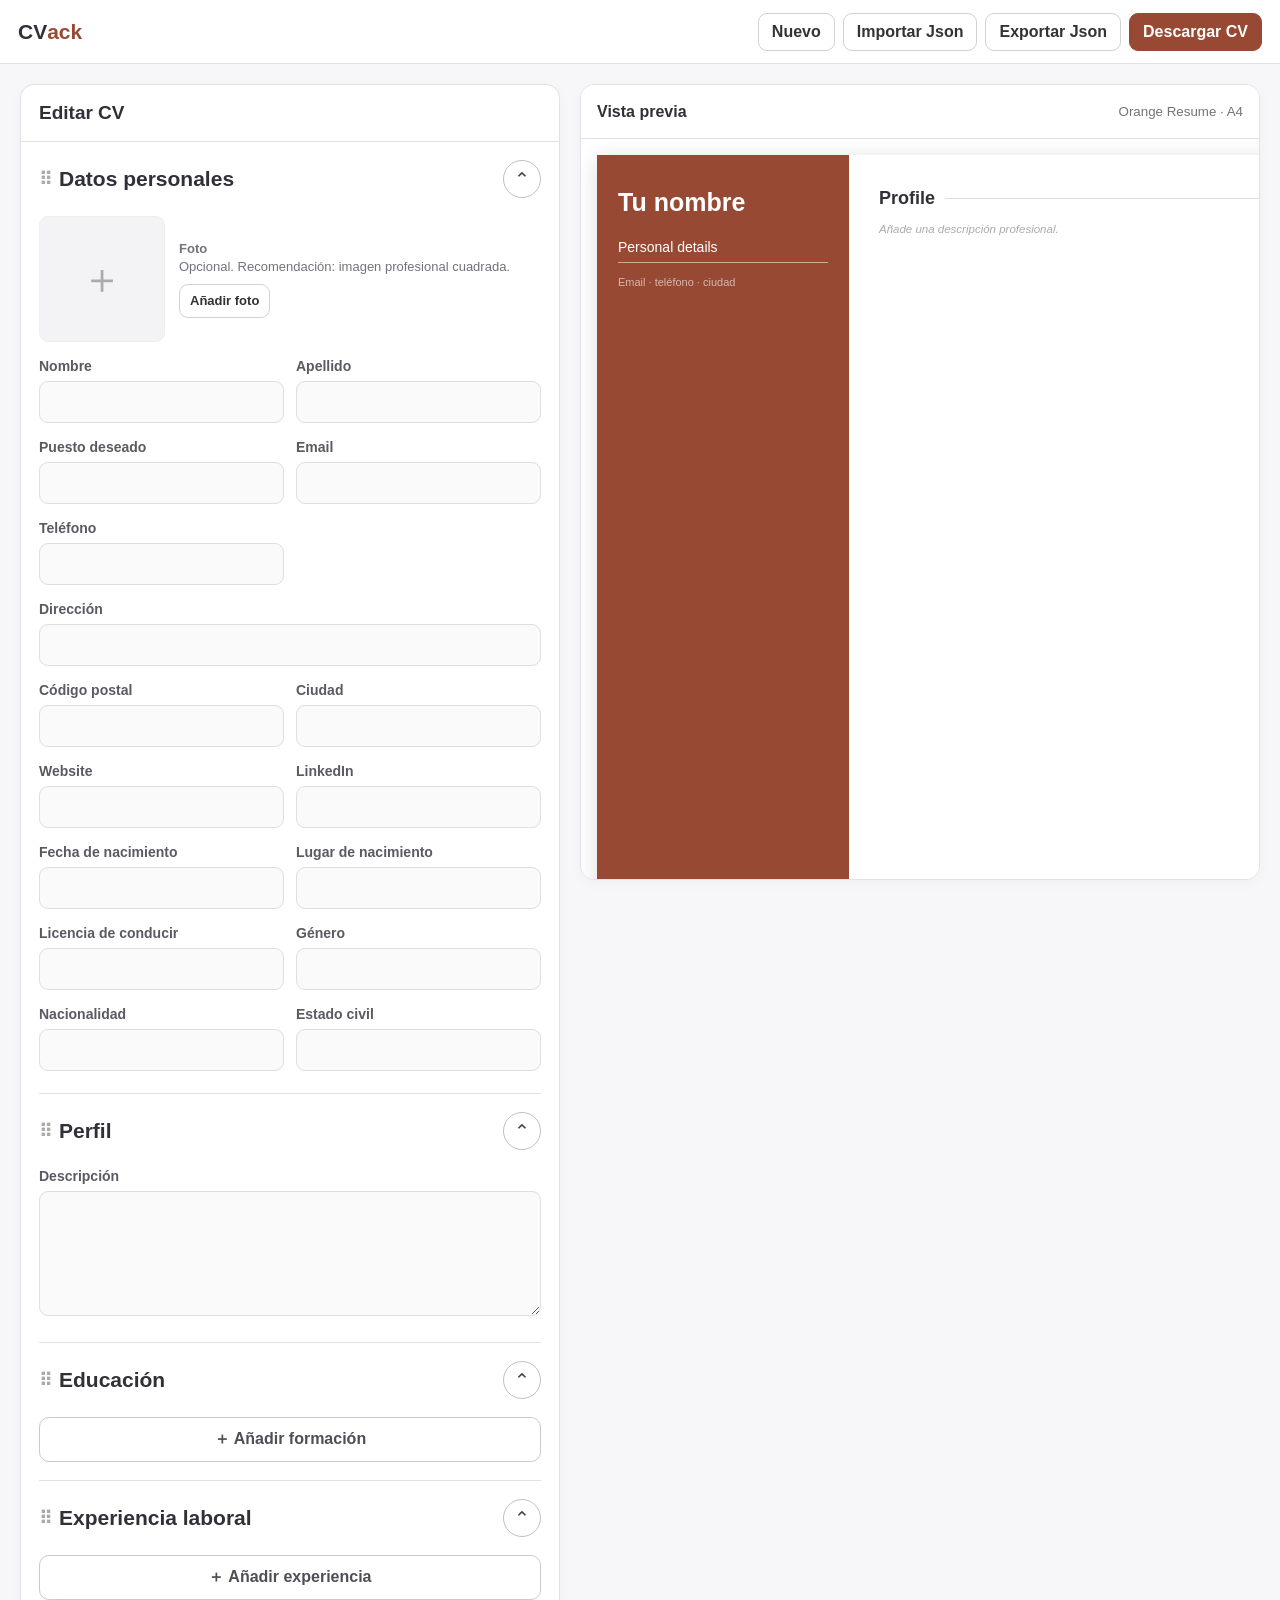
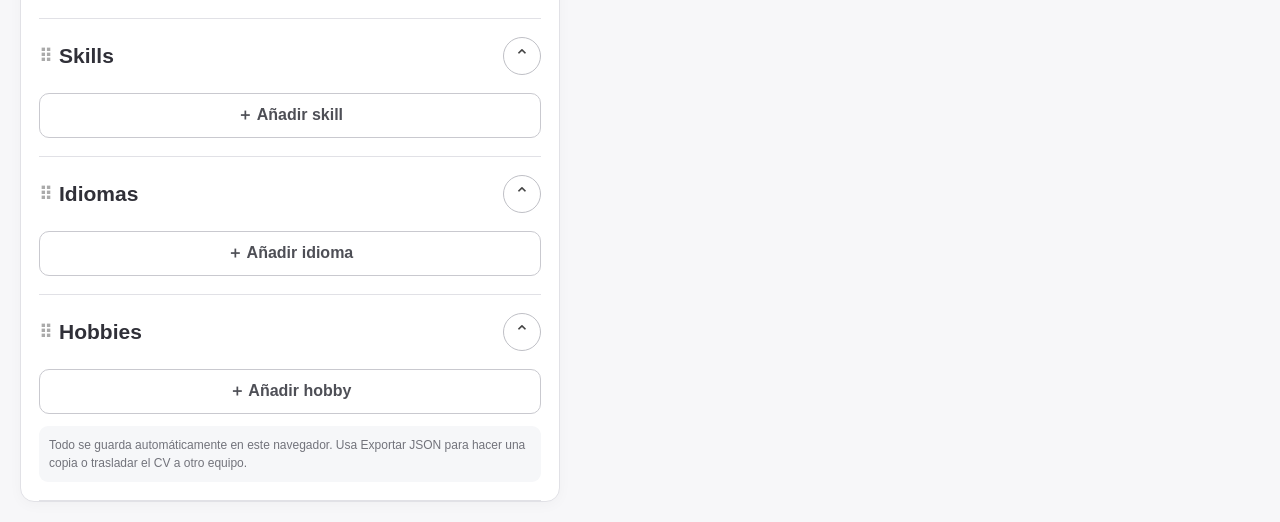
==== index.html @ 9f28e553 "Fix logic issues  - Fix the personal info is not show in the preview page. - Fix the Add button is c" ====
<!DOCTYPE html>
<html lang="es">
<head>
<meta charset="UTF-8">
<meta name="viewport" content="width=device-width, initial-scale=1.0">
<title>CVack</title>
<link rel="stylesheet" href="./css/styles.css">
</head>
<body>
<header class="top">
 <div class="logo">CV<b>ack</b></div>
 <div class="top-actions">
  <button class="btn" id="new">Nuevo</button>
  <button class="btn" id="import">Importar Json</button>
  <button class="btn" id="export">Exportar Json</button>
  <button class="btn orange" id="pdf">Descargar CV</button>
  <input type="file" id="file" accept=".json,application/json" hidden>
 </div>
</header>

<div class="app">
 <div class="editor-panel">
  <div class="editor-head">Editar CV</div>
  <div class="editor" id="editor"></div>
 </div>
 <div class="preview-panel">
  <div class="preview-head"><strong>Vista previa</strong><small>Orange Resume · A4</small></div>
  <div class="preview-area" id="preview"></div>
 </div>
</div>
<div class="toast" id="toast"></div>
<script src="js/script.js"></script>
</body>
</html>
---- css/styles.css ----
:root {
    --blue: #3974d9;
    --blue2: #edf4ff;
    --orange: #984934;
    --orange-dark: #813a2a;
    --text: #303038;
    --muted: #72737b;
    --line: #e1e1e6;
    --bg: #f7f7f9;
    --card: #fff;
}

* {
    box-sizing: border-box
}

html,
body {
    margin: 0;
    padding: 0;
    background: var(--bg);
    color: var(--text);
    font-family: -apple-system, BlinkMacSystemFont, "Segoe UI", Roboto, Arial, sans-serif
}

button,
input,
textarea,
select {
    font: inherit
}

button {
    cursor: pointer
}

.top {
    height: 64px;
    background: #fff;
    border-bottom: 1px solid var(--line);
    display: flex;
    align-items: center;
    justify-content: space-between;
    padding: 0 18px;
    position: sticky;
    top: 0;
    z-index: 30
}

.logo {
    font-size: 21px;
    font-weight: 800
}

.logo b {
    color: var(--orange)
}

.top-actions {
    display: flex;
    gap: 8px
}

.btn {
    border: 1px solid #d1d1d6;
    background: #fff;
    color: #333;
    border-radius: 9px;
    padding: 9px 13px;
    font-weight: 700
}

.btn.blue {
    background: var(--blue);
    color: #fff;
    border-color: var(--blue)
}

.btn.orange {
    background: var(--orange);
    color: #fff;
    border-color: var(--orange)
}

.btn.small {
    padding: 7px 10px;
    font-size: 13px
}

.app {
    max-width: 1450px;
    margin: auto;
    display: grid;
    grid-template-columns: 540px 1fr;
    gap: 20px;
    padding: 20px
}

.editor-panel,
.preview-panel {
    background: #fff;
    border: 1px solid var(--line);
    border-radius: 14px;
    box-shadow: 0 3px 14px #00000008
}

.editor-panel {
    overflow: hidden
}

.editor-head {
    padding: 17px 18px;
    border-bottom: 1px solid var(--line);
    font-weight: 800;
    font-size: 19px
}

.editor {
    padding: 0 18px
}

.section {
    border-bottom: 1px solid var(--line);
    padding: 18px 0
}

.section-head {
    display: flex;
    align-items: center;
    gap: 9px;
    justify-content: space-between
}

.section-title {
    display: flex;
    align-items: center;
    gap: 9px;
    font-size: 21px;
    font-weight: 800
}

.grip {
    color: #aaa;
    font-size: 18px;
    line-height: 10px;
    letter-spacing: -2px
}

.section-tools {
    display: flex;
    gap: 5px
}

.circle {
    width: 38px;
    height: 38px;
    border: 1px solid #bfc0c6;
    background: #fff;
    border-radius: 50%;
    font-size: 19px;
    color: #444
}

.section-body {
    padding-top: 18px
}

.collapsed .section-body {
    display: none
}

.grid {
    display: grid;
    grid-template-columns: 1fr 1fr;
    gap: 12px
}

.field {
    margin-bottom: 4px
}

.field.full {
    grid-column: 1/-1
}

.field label {
    display: block;
    color: #595a62;
    font-size: 14px;
    font-weight: 650;
    margin-bottom: 7px
}

.field input,
.field textarea,
.field select {
    width: 100%;
    border: 1px solid #dedee3;
    border-radius: 9px;
    background: #fafafa;
    padding: 11px 12px;
    color: #303038;
    outline: 0
}

.field input:focus,
.field textarea:focus,
.field select:focus {
    border-color: #5c91ea;
    background: #fff;
    box-shadow: 0 0 0 3px #3974d91a
}

textarea {
    min-height: 125px;
    resize: vertical
}

.photo-row {
    display: flex;
    gap: 14px;
    align-items: center;
    margin-bottom: 16px
}

.photo-box {
    width: 126px;
    height: 126px;
    border-radius: 9px;
    background: #f3f3f5;
    display: flex;
    align-items: center;
    justify-content: center;
    overflow: hidden;
    border: 1px solid #eee
}

.photo-box img {
    width: 100%;
    height: 100%;
    object-fit: cover
}

.photo-box span {
    font-size: 42px;
    color: #aaa
}

.photo-info {
    font-size: 13px;
    color: var(--muted);
    line-height: 1.4
}

.photo-info button {
    margin-top: 8px
}

.item {
    border: 1px solid #dcdce1;
    border-radius: 11px;
    padding: 14px;
    margin: 0 0 10px;
    background: #fff
}

.item-head {
    display: flex;
    align-items: center;
    justify-content: space-between;
    margin-bottom: 12px
}

.item-head strong {
    font-size: 15px
}

.item-actions {
    display: flex;
    gap: 5px
}

.icon {
    width: 34px;
    height: 34px;
    border-radius: 50%;
    border: 1px solid #c9c9cf;
    background: #fff
}

.icon.danger {
    color: #a33
}

.add {
    width: 100%;
    border: 1px solid #c9c9cf;
    border-radius: 10px;
    background: #fff;
    padding: 11px;
    font-weight: 750;
    color: #4e4f56
}

.reorder {
    display: flex;
    gap: 4px
}

.reorder button {
    border: 0;
    background: transparent;
    color: #888;
    font-size: 18px;
    padding: 3px 5px
}

.skill,
.lang {
    display: grid;
    grid-template-columns: 1fr 145px 38px;
    gap: 8px;
    margin-bottom: 9px
}

.skill input,
.skill select,
.lang input,
.lang select {
    border: 1px solid #dedee3;
    background: #fafafa;
    border-radius: 8px;
    padding: 9px
}

.hobby {
    display: grid;
    grid-template-columns: 1fr 38px;
    gap: 8px;
    margin-bottom: 9px
}

.note {
    font-size: 12px;
    color: var(--muted);
    line-height: 1.5;
    background: #f6f7f9;
    padding: 10px;
    border-radius: 9px;
    margin-top: 12px
}

.preview-panel {
    position: sticky;
    top: 84px;
    height: calc(100vh - 104px);
    overflow: auto
}

.preview-head {
    height: 54px;
    border-bottom: 1px solid var(--line);
    display: flex;
    align-items: center;
    justify-content: space-between;
    padding: 0 16px
}

.preview-head small {
    color: var(--muted)
}

.preview-area {
    padding: 16px;
    overflow: auto
}

.paper {
    width: 794px;
    min-height: 1123px;
    margin: 0 auto;
    background: #fff;
    display: grid;
    grid-template-columns: 252px 1fr;
    box-shadow: 0 4px 22px #0002
}

.side {
    background: var(--orange);
    color: white;
    padding: 33px 21px
}

.side .photo {
    width: 108px;
    height: 108px;
    border-radius: 5px;
    overflow: hidden;
    margin: 0 auto 22px;
    background: #ffffff1c
}

.side .photo img {
    width: 100%;
    height: 100%;
    object-fit: cover
}

.side h1 {
    font-size: 25px;
    line-height: 1.12;
    margin: 0 0 23px;
    word-break: break-word
}

.side .headline {
    font-size: 12px;
    line-height: 1.35;
    margin-top: -14px;
    margin-bottom: 20px
}

.side h3 {
    font-size: 14px;
    font-weight: 500;
    margin: 22px 0 11px;
    padding-bottom: 7px;
    border-bottom: 1px solid #ffffff88
}

.contact {
    font-size: 11px;
    line-height: 1.5
}

.contact div {
    margin: 6px 0;
    overflow-wrap: anywhere
}

.cvskill {
    display: flex;
    justify-content: space-between;
    align-items: center;
    gap: 6px;
    font-size: 11px;
    margin: 9px 0
}

.dots {
    font-size: 10px;
    white-space: nowrap;
    letter-spacing: 1px
}

.main {
    padding: 33px 30px
}

.main section {
    margin-bottom: 22px
}

.main h2 {
    font-size: 18px;
    margin: 0 0 12px;
    display: flex;
    align-items: center;
    gap: 10px
}

.main h2:after {
    content: "";
    height: 1px;
    background: #ddd;
    flex: 1
}

.profile {
    font-size: 11.5px;
    line-height: 1.5;
    margin: 0
}

.edu,
.job {
    display: grid;
    grid-template-columns: 125px 1fr;
    gap: 15px;
    font-size: 10.7px;
    line-height: 1.4;
    margin-bottom: 18px
}

.date {
    font-weight: 800
}

.role {
    font-size: 12px;
    font-weight: 800
}

.org {
    color: var(--orange)
}

.job b {
    font-weight: 800
}

.empty {
    color: #aaa;
    font-style: italic
}

.toast {
    position: fixed;
    right: 20px;
    bottom: 20px;
    background: #252529;
    color: white;
    border-radius: 10px;
    padding: 11px 15px;
    z-index: 80;
    opacity: 0;
    transform: translateY(8px);
    transition: .2s
}

.toast.show {
    opacity: 1;
    transform: none
}

.hidden {
    display: none !important
}

@media(max-width:1100px) {
    .app {
        grid-template-columns: 1fr
    }

    .preview-panel {
        position: relative;
        top: auto;
        height: auto
    }

    .preview-area {
        min-height: 600px
    }
}

@media(max-width:650px) {
    .top {
        height: auto;
        min-height: 64px;
        align-items: flex-start;
        gap: 8px;
        padding: 11px;
        flex-direction: column
    }

    .top-actions {
        width: 100%;
        overflow: auto
    }

    .top-actions .btn {
        white-space: nowrap
    }

    .app {
        padding: 9px;
        display: block
    }

    .preview-panel {
        margin-top: 14px
    }

    .editor {
        padding: 0 12px
    }

    .grid {
        grid-template-columns: 1fr
    }

    .field.full {
        grid-column: auto
    }

    .skill,
    .lang {
        grid-template-columns: 1fr 120px 38px
    }

    .preview-area {
        padding: 8px
    }

    .paper {
        margin-left: 0;
        transform: scale(.72);
        transform-origin: top left;
        margin-bottom: -310px
    }
}

@media print {
    @page {
        size: A4;
        margin: 0
    }

    body {
        background: #fff
    }

    .top,
    .editor-panel,
    .preview-head {
        display: none !important
    }

    .app {
        display: block;
        padding: 0
    }

    .preview-panel {
        border: 0;
        box-shadow: none;
        height: auto;
        position: static
    }

    .preview-area {
        padding: 0
    }

    .paper {
        margin: 0;
        box-shadow: none;
        width: 794px;
        min-height: 1123px;
        page-break-after: always
    }
}
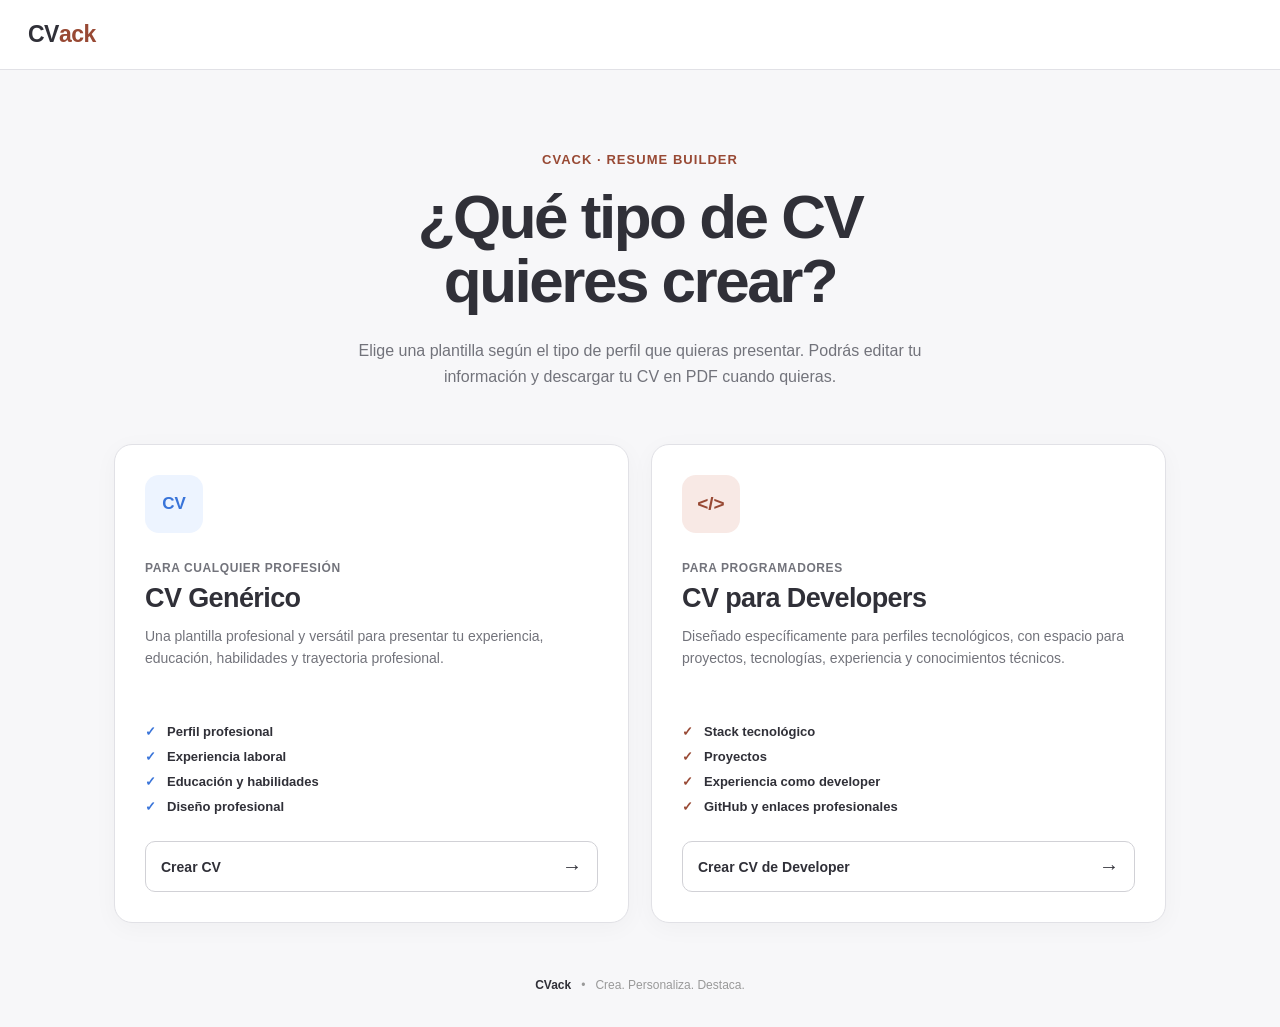
==== commit 73ba3870: "Create pages to create generic and dev CVs" ====
--- a/index.html
+++ b/index.html
@@ -1,34 +1,134 @@
 <!DOCTYPE html>
 <html lang="es">
 <head>
-<meta charset="UTF-8">
-<meta name="viewport" content="width=device-width, initial-scale=1.0">
-<title>CVack</title>
-<link rel="stylesheet" href="./css/styles.css">
+    <meta charset="UTF-8">
+    <meta name="viewport" content="width=device-width, initial-scale=1.0">
+
+    <title>CVack — Crear tu CV</title>
+
+    <link rel="stylesheet" href="./css/home.css">
 </head>
+
 <body>
+
 <header class="top">
- <div class="logo">CV<b>ack</b></div>
- <div class="top-actions">
-  <button class="btn" id="new">Nuevo</button>
-  <button class="btn" id="import">Importar Json</button>
-  <button class="btn" id="export">Exportar Json</button>
-  <button class="btn orange" id="pdf">Descargar CV</button>
-  <input type="file" id="file" accept=".json,application/json" hidden>
- </div>
+    <div class="logo">
+        CV<b>ack</b>
+    </div>
 </header>
 
-<div class="app">
- <div class="editor-panel">
-  <div class="editor-head">Editar CV</div>
-  <div class="editor" id="editor"></div>
- </div>
- <div class="preview-panel">
-  <div class="preview-head"><strong>Vista previa</strong><small>Orange Resume · A4</small></div>
-  <div class="preview-area" id="preview"></div>
- </div>
-</div>
-<div class="toast" id="toast"></div>
-<script src="js/script.js"></script>
+
+<main class="home">
+
+    <section class="hero">
+
+        <span class="eyebrow">CVack · Resume Builder</span>
+
+        <h1>
+            ¿Qué tipo de CV<br>
+            quieres crear?
+        </h1>
+
+        <p>
+            Elige una plantilla según el tipo de perfil que quieras
+            presentar. Podrás editar tu información y descargar tu CV
+            en PDF cuando quieras.
+        </p>
+
+    </section>
+
+
+    <section class="cv-options">
+
+        <!-- CV GENÉRICO -->
+        <article class="cv-card">
+
+            <div class="card-icon generic-icon">
+                <span>CV</span>
+            </div>
+
+            <div class="card-content">
+
+                <span class="card-label">
+                    Para cualquier profesión
+                </span>
+
+                <h2>
+                    CV Genérico
+                </h2>
+
+                <p>
+                    Una plantilla profesional y versátil para presentar
+                    tu experiencia, educación, habilidades y trayectoria
+                    profesional.
+                </p>
+
+                <ul>
+                    <li>Perfil profesional</li>
+                    <li>Experiencia laboral</li>
+                    <li>Educación y habilidades</li>
+                    <li>Diseño profesional</li>
+                </ul>
+
+                <a href="./cv-general.html" class="card-button">
+                    Crear CV
+                    <span>→</span>
+                </a>
+
+            </div>
+
+        </article>
+
+
+        <!-- CV DEVELOPER -->
+        <article class="cv-card developer-card">
+
+            <div class="card-icon developer-icon">
+                <span>&lt;/&gt;</span>
+            </div>
+
+            <div class="card-content">
+
+                <span class="card-label">
+                    Para programadores
+                </span>
+
+                <h2>
+                    CV para Developers
+                </h2>
+
+                <p>
+                    Diseñado específicamente para perfiles tecnológicos,
+                    con espacio para proyectos, tecnologías, experiencia
+                    y conocimientos técnicos.
+                </p>
+
+                <ul>
+                    <li>Stack tecnológico</li>
+                    <li>Proyectos</li>
+                    <li>Experiencia como developer</li>
+                    <li>GitHub y enlaces profesionales</li>
+                </ul>
+
+                <a href="./cv-dev.html" class="card-button orange-button">
+                    Crear CV de Developer
+                    <span>→</span>
+                </a>
+
+            </div>
+
+        </article>
+
+    </section>
+
+
+    <footer class="home-footer">
+        <span>CVack</span>
+        <span>•</span>
+        <span>Crea. Personaliza. Destaca.</span>
+    </footer>
+
+</main>
+
 </body>
 </html>
--- a/css/home.css
+++ b/css/home.css
@@ -0,0 +1,414 @@
+:root {
+    --blue: #3974d9;
+    --blue-light: #edf4ff;
+
+    --orange: #984934;
+    --orange-dark: #813a2a;
+
+    --text: #303038;
+    --muted: #72737b;
+
+    --line: #e1e1e6;
+    --bg: #f7f7f9;
+    --card: #fff;
+}
+
+* {
+    box-sizing: border-box;
+}
+
+html,
+body {
+    margin: 0;
+    padding: 0;
+    min-height: 100%;
+}
+
+body {
+    background: var(--bg);
+    color: var(--text);
+    font-family:
+        -apple-system,
+        BlinkMacSystemFont,
+        "Segoe UI",
+        Roboto,
+        Arial,
+        sans-serif;
+}
+
+
+/* =========================
+   HEADER
+========================= */
+
+.top {
+    height: 70px;
+
+    background: #fff;
+    border-bottom: 1px solid var(--line);
+
+    display: flex;
+    align-items: center;
+
+    padding: 0 28px;
+}
+
+.logo {
+    font-size: 23px;
+    font-weight: 800;
+    letter-spacing: -0.5px;
+}
+
+.logo b {
+    color: var(--orange);
+}
+
+
+/* =========================
+   HOME
+========================= */
+
+.home {
+    max-width: 1100px;
+    margin: 0 auto;
+
+    padding: 80px 24px 35px;
+}
+
+
+/* =========================
+   HERO
+========================= */
+
+.hero {
+    max-width: 720px;
+    margin: 0 auto 55px;
+
+    text-align: center;
+}
+
+.eyebrow {
+    display: inline-block;
+
+    margin-bottom: 18px;
+
+    color: var(--orange);
+
+    font-size: 13px;
+    font-weight: 800;
+
+    letter-spacing: .08em;
+    text-transform: uppercase;
+}
+
+.hero h1 {
+    margin: 0;
+
+    font-size: clamp(38px, 6vw, 62px);
+    line-height: 1.04;
+
+    letter-spacing: -2.5px;
+
+    color: var(--text);
+}
+
+.hero p {
+    max-width: 600px;
+
+    margin: 24px auto 0;
+
+    color: var(--muted);
+
+    font-size: 16px;
+    line-height: 1.6;
+}
+
+
+/* =========================
+   CARDS
+========================= */
+
+.cv-options {
+    display: grid;
+
+    grid-template-columns: repeat(2, 1fr);
+
+    gap: 22px;
+}
+
+.cv-card {
+    position: relative;
+
+    background: var(--card);
+
+    border: 1px solid var(--line);
+    border-radius: 18px;
+
+    padding: 30px;
+
+    box-shadow: 0 5px 25px #00000009;
+
+    transition:
+        transform .2s ease,
+        box-shadow .2s ease,
+        border-color .2s ease;
+}
+
+.cv-card:hover {
+    transform: translateY(-5px);
+
+    box-shadow: 0 14px 35px #00000012;
+
+    border-color: #cfcfd5;
+}
+
+
+/* =========================
+   ICON
+========================= */
+
+.card-icon {
+    width: 58px;
+    height: 58px;
+
+    display: flex;
+    align-items: center;
+    justify-content: center;
+
+    border-radius: 14px;
+
+    margin-bottom: 25px;
+
+    font-size: 17px;
+    font-weight: 900;
+}
+
+.generic-icon {
+    background: var(--blue-light);
+    color: var(--blue);
+}
+
+.developer-icon {
+    background: #f8e9e5;
+    color: var(--orange);
+
+    font-size: 19px;
+}
+
+
+/* =========================
+   CARD CONTENT
+========================= */
+
+.card-label {
+    color: var(--muted);
+
+    font-size: 12px;
+    font-weight: 750;
+
+    text-transform: uppercase;
+    letter-spacing: .05em;
+}
+
+.card-content h2 {
+    margin: 7px 0 12px;
+
+    font-size: 27px;
+    line-height: 1.15;
+
+    letter-spacing: -.6px;
+}
+
+.card-content p {
+    min-height: 76px;
+
+    margin: 0;
+
+    color: var(--muted);
+
+    font-size: 14px;
+    line-height: 1.55;
+}
+
+
+/* =========================
+   FEATURES
+========================= */
+
+.card-content ul {
+    list-style: none;
+
+    margin: 22px 0 27px;
+    padding: 0;
+
+    display: grid;
+    gap: 10px;
+}
+
+.card-content li {
+    position: relative;
+
+    padding-left: 22px;
+
+    font-size: 13px;
+    font-weight: 600;
+}
+
+.card-content li::before {
+    content: "✓";
+
+    position: absolute;
+    left: 0;
+    top: 0;
+
+    color: var(--blue);
+
+    font-weight: 900;
+}
+
+.developer-card li::before {
+    color: var(--orange);
+}
+
+
+/* =========================
+   BUTTON
+========================= */
+
+.card-button {
+    width: 100%;
+
+    display: flex;
+    align-items: center;
+    justify-content: space-between;
+
+    padding: 13px 15px;
+
+    border: 1px solid #d1d1d6;
+    border-radius: 10px;
+
+    background: #fff;
+
+    color: var(--text);
+
+    text-decoration: none;
+
+    font-size: 14px;
+    font-weight: 800;
+
+    transition:
+        background .2s ease,
+        color .2s ease,
+        border-color .2s ease;
+}
+
+.card-button span {
+    font-size: 20px;
+
+    transition: transform .2s ease;
+}
+
+.card-button:hover {
+    background: var(--blue);
+    border-color: var(--blue);
+
+    color: #fff;
+}
+
+.card-button:hover span {
+    transform: translateX(4px);
+}
+
+.orange-button:hover {
+    background: var(--orange);
+    border-color: var(--orange);
+}
+
+
+/* =========================
+   FOOTER
+========================= */
+
+.home-footer {
+    display: flex;
+    justify-content: center;
+    align-items: center;
+
+    gap: 10px;
+
+    margin-top: 55px;
+
+    color: #999;
+
+    font-size: 12px;
+}
+
+.home-footer span:first-child {
+    color: var(--text);
+    font-weight: 800;
+}
+
+
+/* =========================
+   RESPONSIVE
+========================= */
+
+@media (max-width: 750px) {
+
+    .top {
+        height: 62px;
+        padding: 0 18px;
+    }
+
+    .home {
+        padding: 55px 16px 25px;
+    }
+
+    .hero {
+        margin-bottom: 38px;
+    }
+
+    .hero h1 {
+        letter-spacing: -1.5px;
+    }
+
+    .hero p {
+        font-size: 14px;
+    }
+
+    .cv-options {
+        grid-template-columns: 1fr;
+    }
+
+    .cv-card {
+        padding: 25px;
+    }
+
+    .card-content p {
+        min-height: auto;
+    }
+
+    .home-footer {
+        margin-top: 35px;
+    }
+}
+
+
+@media (max-width: 420px) {
+
+    .hero h1 {
+        font-size: 37px;
+    }
+
+    .hero p {
+        font-size: 13px;
+    }
+
+    .cv-card {
+        padding: 22px;
+    }
+
+    .card-content h2 {
+        font-size: 24px;
+    }
+}
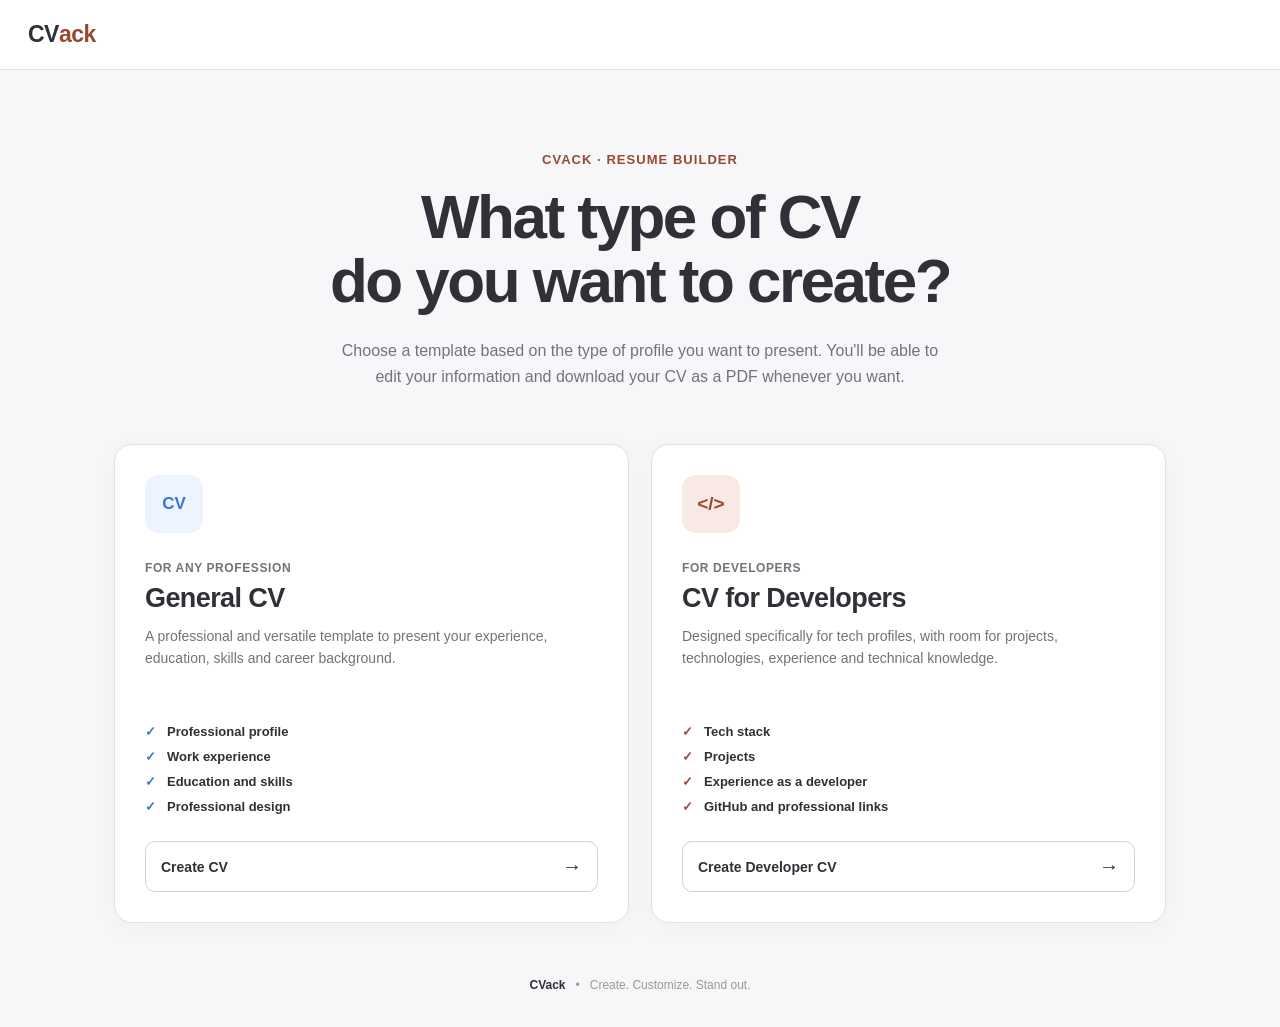
==== commit dcd3dc96: "Translate app to English and add rich-text description toolbar Translate all UI copy, labels, toasts" ====
--- a/index.html
+++ b/index.html
@@ -1,10 +1,10 @@
 <!DOCTYPE html>
-<html lang="es">
+<html lang="en">
 <head>
     <meta charset="UTF-8">
     <meta name="viewport" content="width=device-width, initial-scale=1.0">
 
-    <title>CVack — Crear tu CV</title>
+    <title>CVack — Build your CV</title>
 
     <link rel="stylesheet" href="./css/home.css">
 </head>
@@ -25,14 +25,14 @@
         <span class="eyebrow">CVack · Resume Builder</span>
 
         <h1>
-            ¿Qué tipo de CV<br>
-            quieres crear?
+            What type of CV<br>
+            do you want to create?
         </h1>
 
         <p>
-            Elige una plantilla según el tipo de perfil que quieras
-            presentar. Podrás editar tu información y descargar tu CV
-            en PDF cuando quieras.
+            Choose a template based on the type of profile you want to
+            present. You'll be able to edit your information and download
+            your CV as a PDF whenever you want.
         </p>
 
     </section>
@@ -40,7 +40,7 @@
 
     <section class="cv-options">
 
-        <!-- CV GENÉRICO -->
+        <!-- GENERAL CV -->
         <article class="cv-card">
 
             <div class="card-icon generic-icon">
@@ -50,28 +50,28 @@
             <div class="card-content">
 
                 <span class="card-label">
-                    Para cualquier profesión
+                    For any profession
                 </span>
 
                 <h2>
-                    CV Genérico
+                    General CV
                 </h2>
 
                 <p>
-                    Una plantilla profesional y versátil para presentar
-                    tu experiencia, educación, habilidades y trayectoria
-                    profesional.
+                    A professional and versatile template to present
+                    your experience, education, skills and career
+                    background.
                 </p>
 
                 <ul>
-                    <li>Perfil profesional</li>
-                    <li>Experiencia laboral</li>
-                    <li>Educación y habilidades</li>
-                    <li>Diseño profesional</li>
+                    <li>Professional profile</li>
+                    <li>Work experience</li>
+                    <li>Education and skills</li>
+                    <li>Professional design</li>
                 </ul>
 
                 <a href="./cv-general.html" class="card-button">
-                    Crear CV
+                    Create CV
                     <span>→</span>
                 </a>
 
@@ -80,7 +80,7 @@
         </article>
 
 
-        <!-- CV DEVELOPER -->
+        <!-- DEVELOPER CV -->
         <article class="cv-card developer-card">
 
             <div class="card-icon developer-icon">
@@ -90,28 +90,28 @@
             <div class="card-content">
 
                 <span class="card-label">
-                    Para programadores
+                    For developers
                 </span>
 
                 <h2>
-                    CV para Developers
+                    CV for Developers
                 </h2>
 
                 <p>
-                    Diseñado específicamente para perfiles tecnológicos,
-                    con espacio para proyectos, tecnologías, experiencia
-                    y conocimientos técnicos.
+                    Designed specifically for tech profiles, with room
+                    for projects, technologies, experience and technical
+                    knowledge.
                 </p>
 
                 <ul>
-                    <li>Stack tecnológico</li>
-                    <li>Proyectos</li>
-                    <li>Experiencia como developer</li>
-                    <li>GitHub y enlaces profesionales</li>
+                    <li>Tech stack</li>
+                    <li>Projects</li>
+                    <li>Experience as a developer</li>
+                    <li>GitHub and professional links</li>
                 </ul>
 
                 <a href="./cv-dev.html" class="card-button orange-button">
-                    Crear CV de Developer
+                    Create Developer CV
                     <span>→</span>
                 </a>
 
@@ -125,7 +125,7 @@
     <footer class="home-footer">
         <span>CVack</span>
         <span>•</span>
-        <span>Crea. Personaliza. Destaca.</span>
+        <span>Create. Customize. Stand out.</span>
     </footer>
 
 </main>
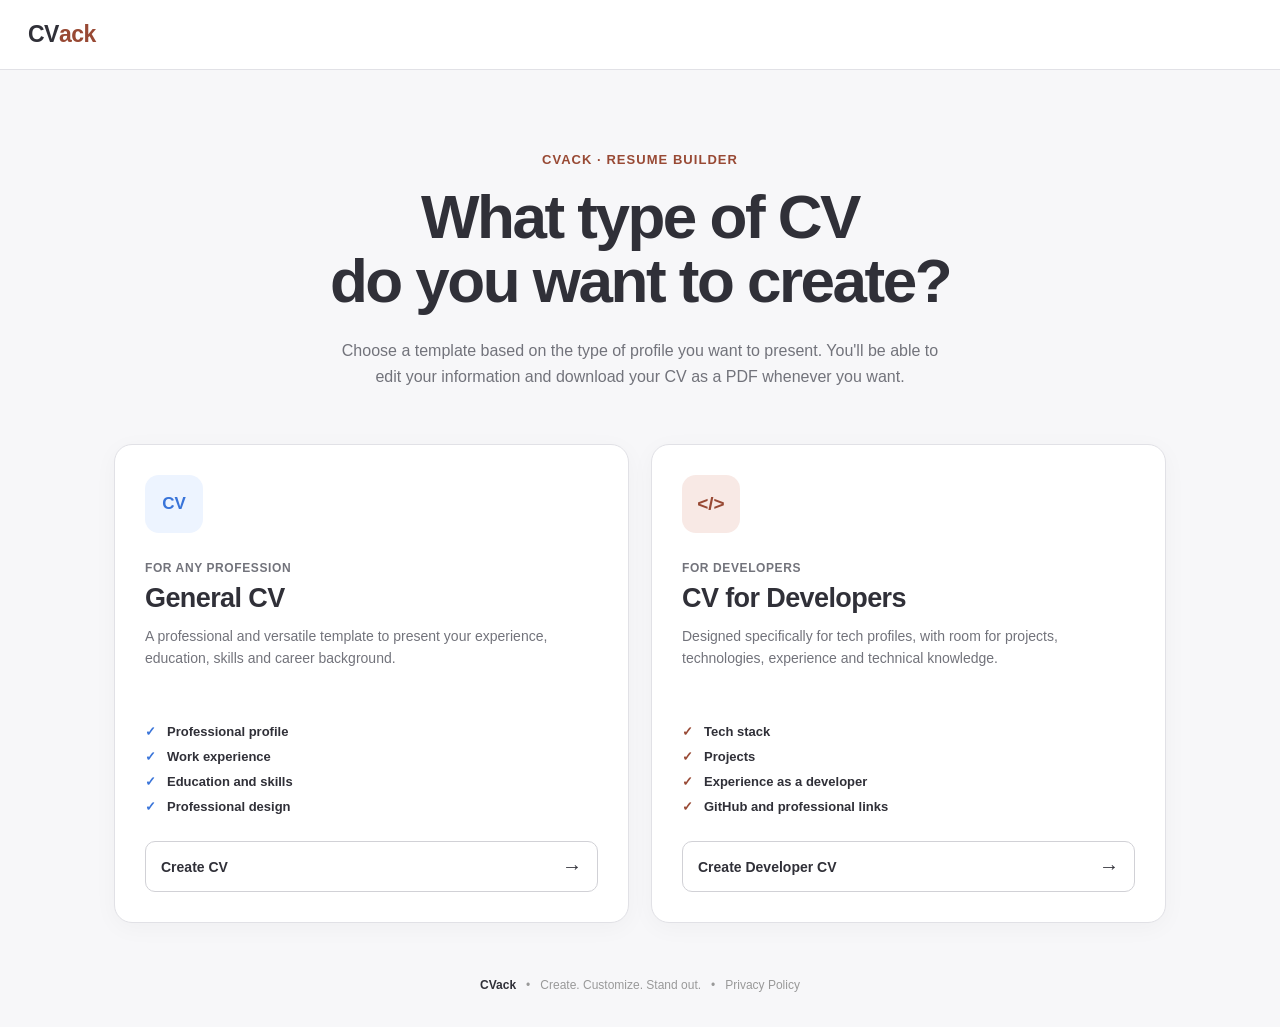
==== commit 04591472: "Add privacy policy page and link CVack logo back to home Add privacy.html (styled by new css/legal.c" ====
--- a/index.html
+++ b/index.html
@@ -126,6 +126,8 @@
         <span>CVack</span>
         <span>•</span>
         <span>Create. Customize. Stand out.</span>
+        <span>•</span>
+        <a href="./privacy.html">Privacy Policy</a>
     </footer>
 
 </main>
--- a/css/home.css
+++ b/css/home.css
@@ -348,6 +348,16 @@
     font-weight: 800;
 }
 
+.home-footer a {
+    color: #999;
+    text-decoration: none;
+}
+
+.home-footer a:hover {
+    color: var(--text);
+    text-decoration: underline;
+}
+
 
 /* =========================
    RESPONSIVE
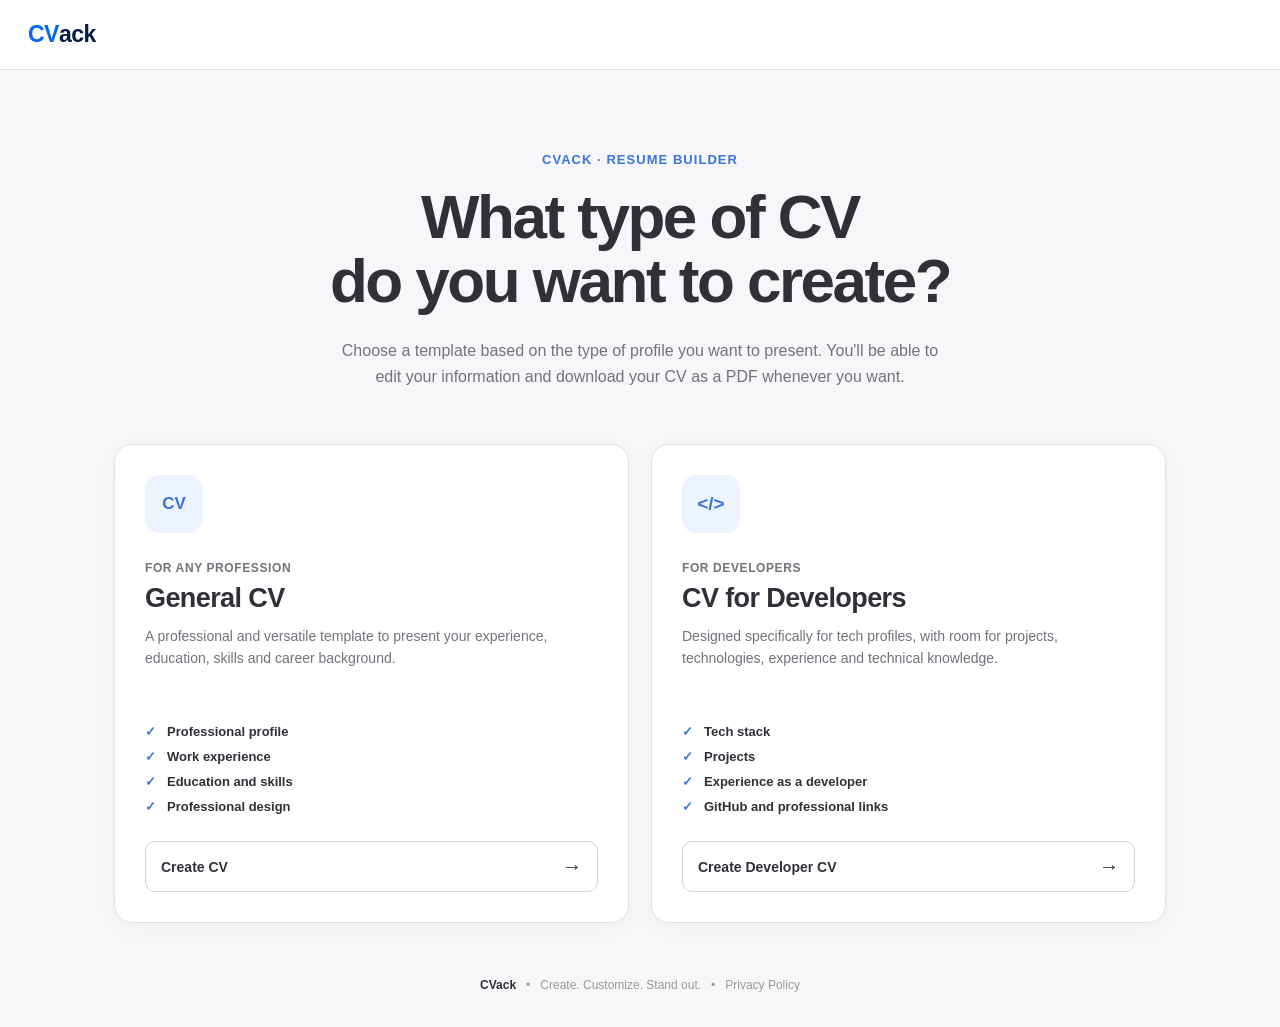
==== commit a953e489: "Switch UI buttons and home page accents from orange to blue Match the new blue CVack logo. The CV pr" ====
--- a/index.html
+++ b/index.html
@@ -110,7 +110,7 @@
                     <li>GitHub and professional links</li>
                 </ul>
 
-                <a href="./cv-dev.html" class="card-button orange-button">
+                <a href="./cv-dev.html" class="card-button">
                     Create Developer CV
                     <span>→</span>
                 </a>
--- a/css/home.css
+++ b/css/home.css
@@ -2,8 +2,8 @@
     --blue: #3974d9;
     --blue-light: #edf4ff;
 
-    --orange: #984934;
-    --orange-dark: #813a2a;
+    --logo-cv: #0267fb;
+    --logo-ack: #041d45;
 
     --text: #303038;
     --muted: #72737b;
@@ -57,10 +57,11 @@
     font-size: 23px;
     font-weight: 800;
     letter-spacing: -0.5px;
+    color: var(--logo-cv);
 }
 
 .logo b {
-    color: var(--orange);
+    color: var(--logo-ack);
 }
 
 
@@ -92,7 +93,7 @@
 
     margin-bottom: 18px;
 
-    color: var(--orange);
+    color: var(--blue);
 
     font-size: 13px;
     font-weight: 800;
@@ -189,8 +190,8 @@
 }
 
 .developer-icon {
-    background: #f8e9e5;
-    color: var(--orange);
+    background: var(--blue-light);
+    color: var(--blue);
 
     font-size: 19px;
 }
@@ -266,9 +267,6 @@
     font-weight: 900;
 }
 
-.developer-card li::before {
-    color: var(--orange);
-}
 
 
 /* =========================
@@ -319,10 +317,6 @@
     transform: translateX(4px);
 }
 
-.orange-button:hover {
-    background: var(--orange);
-    border-color: var(--orange);
-}
 
 
 /* =========================
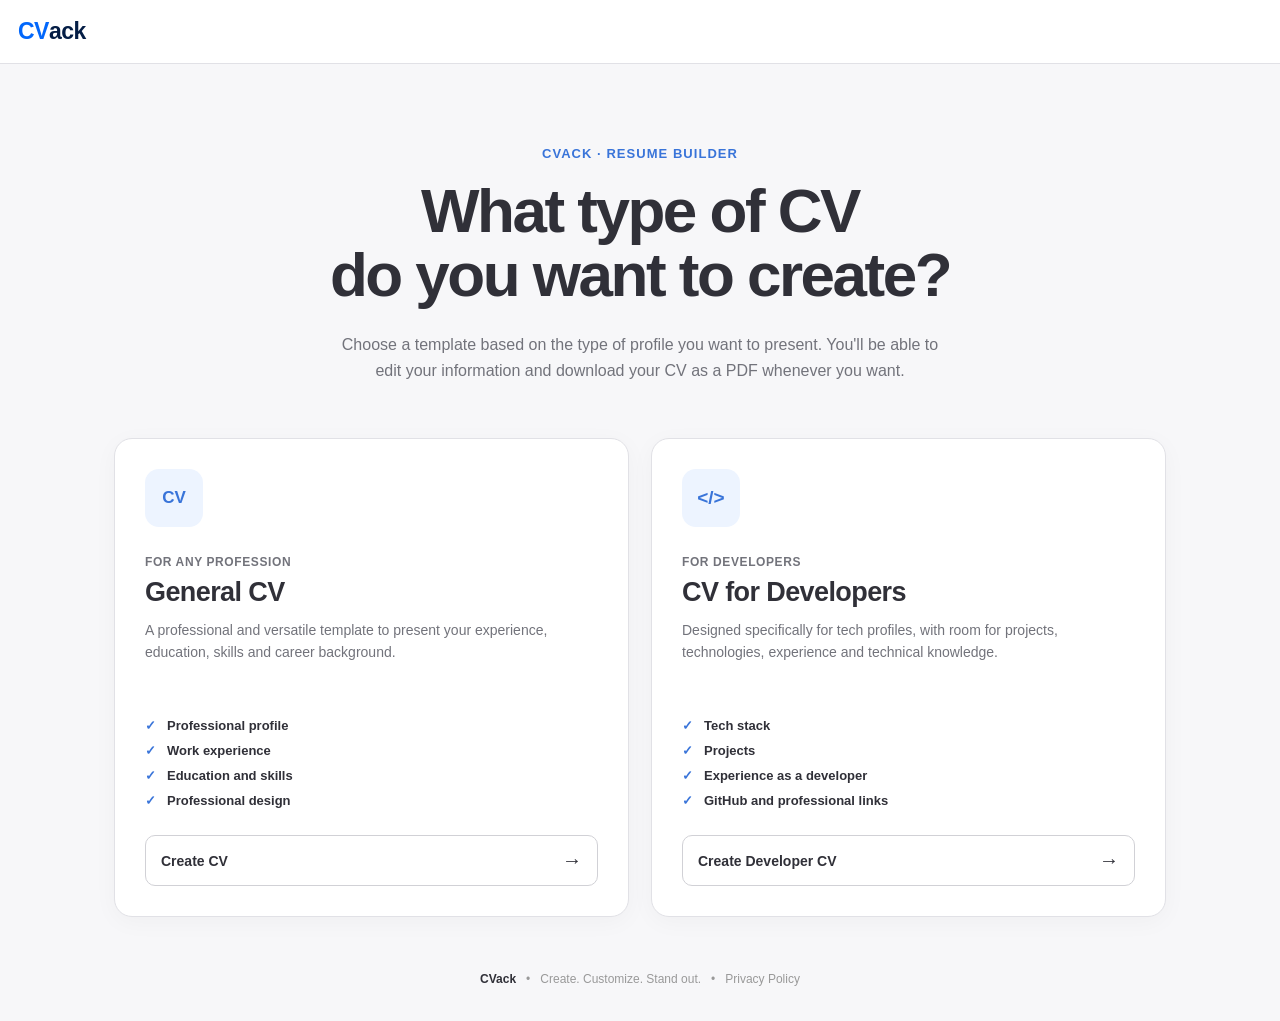
==== commit f8934881: "feat: add automated semver tagging/releases and show app version in UI Add .github/workflows/release" ====
--- a/index.html
+++ b/index.html
@@ -6,6 +6,7 @@
 
     <title>CVack — Build your CV</title>
 
+    <link rel="stylesheet" href="./css/base.css">
     <link rel="stylesheet" href="./css/home.css">
 </head>
 
@@ -128,9 +129,23 @@
         <span>Create. Customize. Stand out.</span>
         <span>•</span>
         <a href="./privacy.html">Privacy Policy</a>
+        <span id="appVersion" hidden></span>
     </footer>
 
 </main>
 
+<script>
+fetch('https://api.github.com/repos/alrobe/cvack/releases/latest')
+    .then(r => r.ok ? r.json() : null)
+    .then(release => {
+        if (!release || !release.tag_name) return;
+        const el = document.getElementById('appVersion');
+        el.textContent = '• ' + release.tag_name;
+        el.hidden = false;
+    })
+    .catch(() => {}); // Showing the version is cosmetic - never let a failed
+                       // fetch (rate limit, offline) surface as a visible error.
+</script>
+
 </body>
 </html>
--- a/css/base.css
+++ b/css/base.css
@@ -0,0 +1,53 @@
+:root {
+    --blue: #3974d9;
+    --blue-light: #edf4ff;
+    --logo-cv: #0267fb;
+    --logo-ack: #041d45;
+    --text: #303038;
+    --muted: #72737b;
+    --line: #e1e1e6;
+    --bg: #f7f7f9;
+    --card: #fff;
+}
+
+* {
+    box-sizing: border-box;
+}
+
+html,
+body {
+    margin: 0;
+    padding: 0;
+    min-height: 100%;
+}
+
+body {
+    background: var(--bg);
+    color: var(--text);
+    font-family: -apple-system, BlinkMacSystemFont, "Segoe UI", Roboto, Arial, sans-serif;
+}
+
+.top {
+    height: 64px;
+    background: #fff;
+    border-bottom: 1px solid var(--line);
+    display: flex;
+    align-items: center;
+    justify-content: space-between;
+    padding: 0 18px;
+    position: sticky;
+    top: 0;
+    z-index: 30;
+}
+
+.logo {
+    font-size: 23px;
+    font-weight: 800;
+    letter-spacing: -0.5px;
+    color: var(--logo-cv);
+    text-decoration: none;
+}
+
+.logo b {
+    color: var(--logo-ack);
+}
--- a/css/home.css
+++ b/css/home.css
@@ -1,70 +1,3 @@
-:root {
-    --blue: #3974d9;
-    --blue-light: #edf4ff;
-
-    --logo-cv: #0267fb;
-    --logo-ack: #041d45;
-
-    --text: #303038;
-    --muted: #72737b;
-
-    --line: #e1e1e6;
-    --bg: #f7f7f9;
-    --card: #fff;
-}
-
-* {
-    box-sizing: border-box;
-}
-
-html,
-body {
-    margin: 0;
-    padding: 0;
-    min-height: 100%;
-}
-
-body {
-    background: var(--bg);
-    color: var(--text);
-    font-family:
-        -apple-system,
-        BlinkMacSystemFont,
-        "Segoe UI",
-        Roboto,
-        Arial,
-        sans-serif;
-}
-
-
-/* =========================
-   HEADER
-========================= */
-
-.top {
-    height: 70px;
-
-    background: #fff;
-    border-bottom: 1px solid var(--line);
-
-    display: flex;
-    align-items: center;
-
-    padding: 0 28px;
-}
-
-.logo {
-    font-size: 23px;
-    font-weight: 800;
-    letter-spacing: -0.5px;
-    color: var(--logo-cv);
-}
-
-.logo b {
-    color: var(--logo-ack);
-}
-
-
 /* =========================
    HOME
 ========================= */
